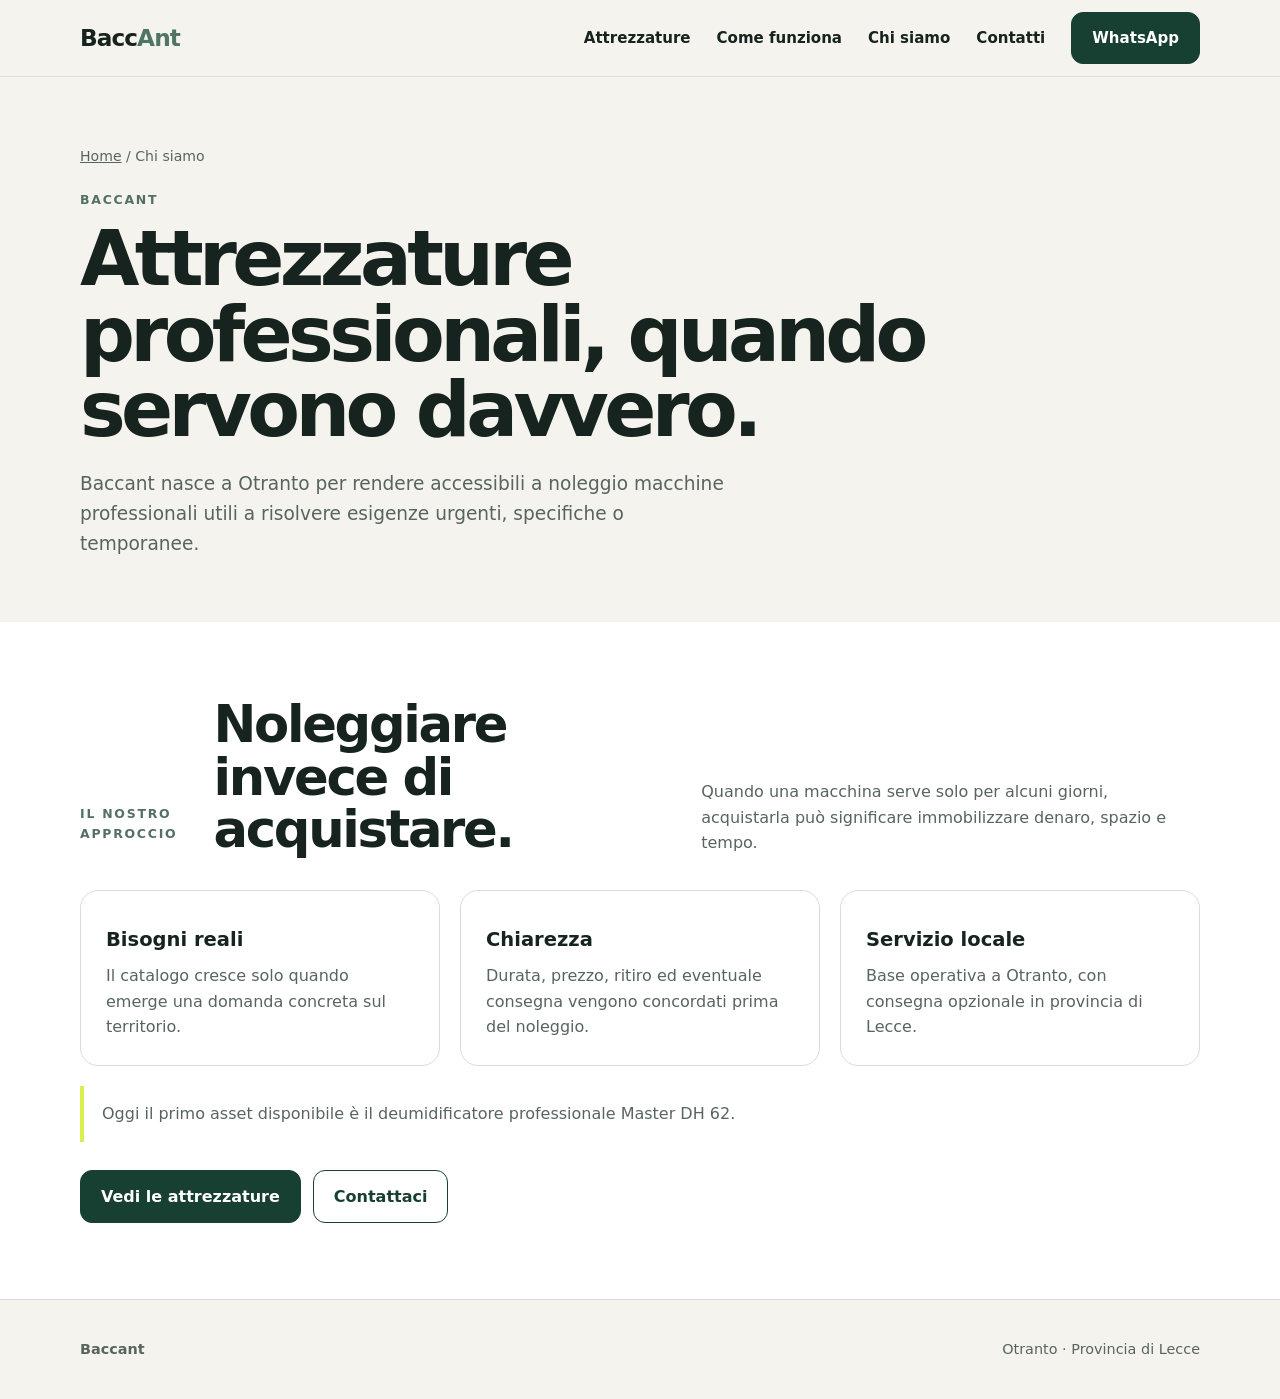
==== chi-siamo.html @ ec5ce404 "Crea homepage generale e uniforma navigazione" ====
<!doctype html><html lang="it"><head><meta charset="utf-8"><meta name="viewport" content="width=device-width,initial-scale=1"><title>Chi siamo | Baccant</title><meta name="description" content="Baccant è un servizio locale di noleggio di attrezzature professionali in provincia di Lecce."><link rel="stylesheet" href="assets/css/style.css"></head><body><header class="site-header"><div class="container nav-wrap"><a class="brand" href="index.html">Bacc<span>Ant</span></a><button class="menu-toggle" data-menu-toggle aria-expanded="false">Menu</button><nav class="nav" data-nav><a href="prodotti.html">Attrezzature</a><a href="come-funziona.html">Come funziona</a><a href="chi-siamo.html">Chi siamo</a><a href="contatti.html">Contatti</a><a class="button" href="https://wa.me/3908321786600">WhatsApp</a></nav></div></header><main><section class="page-hero"><div class="container"><div class="breadcrumbs"><a href="index.html">Home</a> / Chi siamo</div><span class="eyebrow">Baccant</span><h1>Attrezzature professionali, quando servono davvero.</h1><p>Baccant nasce a Otranto per rendere accessibili a noleggio macchine professionali utili a risolvere esigenze urgenti, specifiche o temporanee.</p></div></section><section class="section white"><div class="container"><div class="section-head"><span class="eyebrow">Il nostro approccio</span><h2>Noleggiare invece di acquistare.</h2><p>Quando una macchina serve solo per alcuni giorni, acquistarla può significare immobilizzare denaro, spazio e tempo.</p></div><div class="grid-3"><article class="card"><h3>Bisogni reali</h3><p>Il catalogo cresce solo quando emerge una domanda concreta sul territorio.</p></article><article class="card"><h3>Chiarezza</h3><p>Durata, prezzo, ritiro ed eventuale consegna vengono concordati prima del noleggio.</p></article><article class="card"><h3>Servizio locale</h3><p>Base operativa a Otranto, con consegna opzionale in provincia di Lecce.</p></article></div><div class="note">Oggi il primo asset disponibile è il deumidificatore professionale Master DH 62.</div><div class="actions"><a class="button" href="prodotti.html">Vedi le attrezzature</a><a class="button ghost" href="contatti.html">Contattaci</a></div></div></section></main><footer class="footer"><div class="container footer-row"><strong>Baccant</strong><span>Otranto · Provincia di Lecce</span></div></footer><script src="assets/js/main.js"></script></body></html>
---- assets/css/style.css ----
:root{--ink:#16231e;--muted:#58655f;--paper:#f5f3ed;--card:#fff;--green:#173f32;--lime:#d8ef4f;--line:#d8ddd8;--shadow:0 18px 55px rgba(22,35,30,.12)}*{box-sizing:border-box}html{scroll-behavior:smooth}body{margin:0;color:var(--ink);background:var(--paper);font-family:Inter,ui-sans-serif,system-ui,-apple-system,BlinkMacSystemFont,"Segoe UI",sans-serif;font-size:16px;line-height:1.6}img{max-width:100%;display:block}a{color:inherit}.container{width:min(1120px,calc(100% - 40px));margin:auto}.site-header{position:sticky;top:0;z-index:20;background:rgba(245,243,237,.94);border-bottom:1px solid rgba(22,35,30,.1);backdrop-filter:blur(12px)}.nav-wrap{min-height:76px;display:flex;align-items:center;justify-content:space-between;gap:24px}.brand{font-size:1.45rem;font-weight:900;text-decoration:none;letter-spacing:-.04em}.brand span{color:#4f7567}.nav{display:flex;align-items:center;gap:26px}.nav a{text-decoration:none;font-weight:700;font-size:.94rem}.nav a:hover{color:#35634f}.menu-toggle{display:none;border:1px solid var(--line);background:#fff;border-radius:10px;padding:9px 12px;font:inherit;font-weight:800}.button{display:inline-flex;align-items:center;justify-content:center;gap:8px;padding:13px 20px;border-radius:12px;background:var(--green);color:#fff;text-decoration:none;font-weight:850;border:1px solid var(--green);transition:.2s ease}.button:hover{transform:translateY(-2px);box-shadow:0 8px 20px rgba(23,63,50,.2)}.button.accent{background:var(--lime);border-color:var(--lime);color:var(--ink)}.button.ghost{background:transparent;color:var(--green)}.hero{padding:70px 0 54px}.hero-grid{display:grid;grid-template-columns:1.02fr .98fr;gap:52px;align-items:center}.eyebrow{display:inline-block;text-transform:uppercase;letter-spacing:.14em;font-size:.78rem;font-weight:900;color:#547064;margin-bottom:12px}.hero h1,.page-hero h1{font-size:clamp(2.6rem,6vw,5rem);line-height:.98;letter-spacing:-.06em;margin:0 0 22px}.hero p,.page-hero p{font-size:1.16rem;color:var(--muted);max-width:650px}.actions{display:flex;flex-wrap:wrap;gap:12px;margin-top:28px}.trust{display:flex;flex-wrap:wrap;gap:9px 20px;margin-top:25px;font-weight:750;font-size:.9rem;color:#456057}.hero-media{position:relative}.hero-media img{width:100%;aspect-ratio:4/4.15;object-fit:cover;border-radius:26px;box-shadow:var(--shadow)}.hero-tag{position:absolute;left:-24px;bottom:26px;background:#fff;border-radius:15px;padding:15px 18px;box-shadow:var(--shadow);font-weight:850}.section{padding:76px 0}.section.white{background:#fff}.section.dark{background:var(--green);color:#fff}.section-head{display:flex;align-items:end;justify-content:space-between;gap:30px;margin-bottom:34px}.section h2{font-size:clamp(2rem,4vw,3.35rem);line-height:1.03;letter-spacing:-.045em;margin:0}.section-head p{max-width:580px;color:var(--muted);margin:0}.dark .section-head p{color:#d7e1dc}.grid-3{display:grid;grid-template-columns:repeat(3,1fr);gap:20px}.grid-4{display:grid;grid-template-columns:repeat(4,1fr);gap:18px}.card{background:var(--card);border:1px solid var(--line);border-radius:18px;padding:25px}.card h3{margin:8px 0;font-size:1.22rem}.card p{margin:0;color:var(--muted)}.card .number{font-weight:950;font-size:.83rem;color:#668071}.product-panel{display:grid;grid-template-columns:.88fr 1.12fr;background:#fff;border-radius:24px;overflow:hidden;box-shadow:var(--shadow)}.product-panel img{height:100%;width:100%;object-fit:cover}.product-content{padding:42px}.specs{display:grid;grid-template-columns:repeat(2,1fr);gap:12px;margin:25px 0}.spec{background:#f1f4f0;border-radius:12px;padding:15px}.spec strong{display:block;font-size:1.15rem}.price-grid{display:grid;grid-template-columns:repeat(4,1fr);gap:14px}.price{background:#fff;border:1px solid var(--line);border-radius:17px;padding:21px;text-align:center}.price.featured{background:var(--green);color:#fff;transform:translateY(-8px)}.price .days{font-weight:900;text-transform:uppercase;font-size:.76rem;letter-spacing:.09em}.price .amount{font-size:2.1rem;font-weight:950;margin:7px 0}.price small{color:var(--muted)}.price.featured small{color:#d7e1dc}.page-hero{padding:68px 0 45px}.page-hero h1{max-width:900px}.breadcrumbs{font-size:.88rem;color:var(--muted);margin-bottom:18px}.catalog-card{display:flex;flex-direction:column;padding:0;overflow:hidden}.catalog-card img{height:260px;width:100%;object-fit:cover}.catalog-card .body{padding:25px}.catalog-card .body .button{margin-top:18px}.steps{counter-reset:step}.step{position:relative;padding-left:64px;min-height:54px}.step:before{counter-increment:step;content:counter(step);position:absolute;left:0;top:0;width:43px;height:43px;border-radius:50%;display:grid;place-items:center;background:var(--lime);color:var(--ink);font-weight:950}.contact-box{background:#fff;border-radius:24px;padding:42px;box-shadow:var(--shadow);display:grid;grid-template-columns:1fr auto;gap:30px;align-items:center}.footer{padding:38px 0;border-top:1px solid var(--line);color:var(--muted);font-size:.9rem}.footer-row{display:flex;justify-content:space-between;gap:24px;flex-wrap:wrap}.note{margin-top:20px;padding:15px 18px;border-left:4px solid var(--lime);background:#fff;border-radius:0 10px 10px 0;color:var(--muted)}@media(max-width:850px){.menu-toggle{display:block}.nav{display:none;position:absolute;left:20px;right:20px;top:68px;background:#fff;border:1px solid var(--line);border-radius:16px;padding:18px;box-shadow:var(--shadow);flex-direction:column;align-items:stretch}.nav.is-open{display:flex}.nav .button{width:100%}.hero{padding-top:40px}.hero-grid,.product-panel{grid-template-columns:1fr}.hero-media{order:-1}.hero-media img{aspect-ratio:16/10}.hero-tag{left:14px}.grid-3,.grid-4,.price-grid{grid-template-columns:repeat(2,1fr)}.section-head{align-items:start;flex-direction:column}.contact-box{grid-template-columns:1fr}.product-panel img{max-height:480px}.price.featured{transform:none}}@media(max-width:560px){.container{width:min(100% - 28px,1120px)}.hero h1,.page-hero h1{font-size:2.65rem}.grid-3,.grid-4,.price-grid,.specs{grid-template-columns:1fr}.section{padding:58px 0}.hero-media img{aspect-ratio:4/3}.product-content,.contact-box{padding:26px}.actions .button{width:100%}}
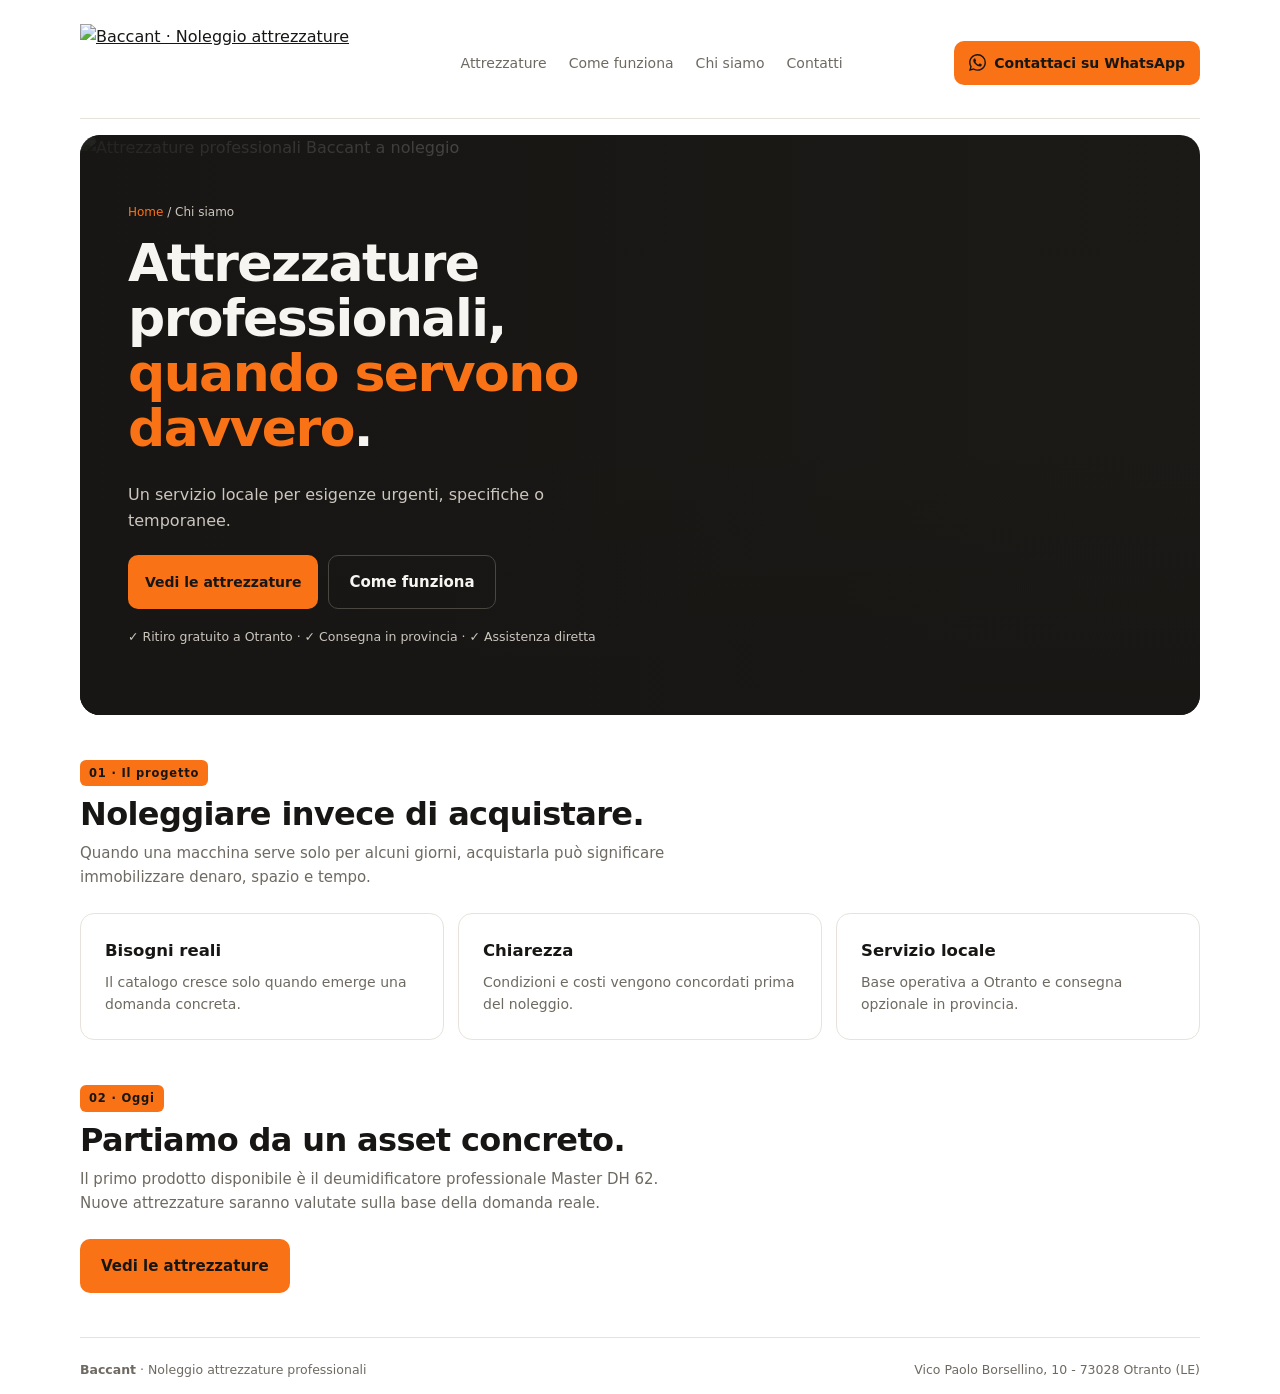
==== commit 40098068: "Uniforma tutte le pagine al design originale" ====
--- a/chi-siamo.html
+++ b/chi-siamo.html
@@ -1 +1,84 @@
-<!doctype html><html lang="it"><head><meta charset="utf-8"><meta name="viewport" content="width=device-width,initial-scale=1"><title>Chi siamo | Baccant</title><meta name="description" content="Baccant è un servizio locale di noleggio di attrezzature professionali in provincia di Lecce."><link rel="stylesheet" href="assets/css/style.css"></head><body><header class="site-header"><div class="container nav-wrap"><a class="brand" href="index.html">Bacc<span>Ant</span></a><button class="menu-toggle" data-menu-toggle aria-expanded="false">Menu</button><nav class="nav" data-nav><a href="prodotti.html">Attrezzature</a><a href="come-funziona.html">Come funziona</a><a href="chi-siamo.html">Chi siamo</a><a href="contatti.html">Contatti</a><a class="button" href="https://wa.me/3908321786600">WhatsApp</a></nav></div></header><main><section class="page-hero"><div class="container"><div class="breadcrumbs"><a href="index.html">Home</a> / Chi siamo</div><span class="eyebrow">Baccant</span><h1>Attrezzature professionali, quando servono davvero.</h1><p>Baccant nasce a Otranto per rendere accessibili a noleggio macchine professionali utili a risolvere esigenze urgenti, specifiche o temporanee.</p></div></section><section class="section white"><div class="container"><div class="section-head"><span class="eyebrow">Il nostro approccio</span><h2>Noleggiare invece di acquistare.</h2><p>Quando una macchina serve solo per alcuni giorni, acquistarla può significare immobilizzare denaro, spazio e tempo.</p></div><div class="grid-3"><article class="card"><h3>Bisogni reali</h3><p>Il catalogo cresce solo quando emerge una domanda concreta sul territorio.</p></article><article class="card"><h3>Chiarezza</h3><p>Durata, prezzo, ritiro ed eventuale consegna vengono concordati prima del noleggio.</p></article><article class="card"><h3>Servizio locale</h3><p>Base operativa a Otranto, con consegna opzionale in provincia di Lecce.</p></article></div><div class="note">Oggi il primo asset disponibile è il deumidificatore professionale Master DH 62.</div><div class="actions"><a class="button" href="prodotti.html">Vedi le attrezzature</a><a class="button ghost" href="contatti.html">Contattaci</a></div></div></section></main><footer class="footer"><div class="container footer-row"><strong>Baccant</strong><span>Otranto · Provincia di Lecce</span></div></footer><script src="assets/js/main.js"></script></body></html>
+<!doctype html><html lang="it"><head><meta charset="utf-8"><meta name="viewport" content="width=device-width,initial-scale=1"><title>Chi siamo | Baccant</title><meta name="description" content="Baccant, noleggio locale di attrezzature professionali."><script async src="https://www.googletagmanager.com/gtag/js?id=AW-18453277349"></script>
+<script>window.dataLayer=window.dataLayer||[];function gtag(){dataLayer.push(arguments)}gtag(%27js%27,new Date());gtag(%27config%27,%27AW-18453277349%27);function gtag_report_conversion(url){var done=false;var go=function(){if(done)return;done=true;if(url)window.location=url};gtag(%27event%27,%27conversion%27,{send_to:%27AW-18453277349/HoPeCM796fgcEKXVmt9E%27,value:1,currency:%27EUR%27,event_callback:go});setTimeout(go,900);return false}</script></head><body><style>
+@import url('https://fonts.googleapis.com/css2?family=Space+Grotesk:wght@400;700&display=swap');
+#bk{--ink:#171614;--dk:#1C1A17;--pp:#F7F5F1;--ln:#E7E3DC;--mt:#6E6A62;--or:#F97316;--o2:#EA580C;--ck:#C2410C;font:400 16px/1.6 'Space Grotesk',system-ui,sans-serif;color:var(--ink);max-width:1120px;margin:0 auto;padding:0 20px;-webkit-text-size-adjust:100%}
+#bk *{box-sizing:border-box;margin:0;padding:0}
+#bk a{color:inherit}
+#bk .i{width:18px;height:18px;fill:none;stroke:currentColor;stroke-width:2;stroke-linecap:round;stroke-linejoin:round}
+#bk .w{width:17px;height:17px;fill:currentColor;flex:none}
+#bk .btn{display:inline-flex;align-items:center;justify-content:center;padding:14px 20px;border-radius:10px;font-weight:700;font-size:15px;text-decoration:none;border:1px solid transparent;transition:.15s}
+#bk .pl{background:var(--or);color:var(--ink)}
+#bk .pl:hover{background:var(--o2)}
+#bk .gh{border-color:#CBC7BF}
+#bk .gh:hover{border-color:var(--ink)}
+#bk .he .gh,#bk .ct .gh{border-color:#4A4740;color:var(--pp)}
+#bk .he .gh:hover,#bk .ct .gh:hover{border-color:var(--or);color:var(--or)}
+#bk .top{display:flex;align-items:center;justify-content:space-between;gap:14px;padding:16px 0;border-bottom:1px solid var(--ln)}
+#bk .mk{height:78px;width:auto;object-fit:contain;flex:none;display:block}
+#bk nav{display:flex;gap:22px;font-size:14px}
+#bk nav a{color:var(--mt);text-decoration:none}
+#bk nav a:hover{color:var(--ink)}
+#bk .ic{width:40px;height:40px;border-radius:10px;background:var(--ink);color:var(--or);display:flex;align-items:center;justify-content:center;flex:none;margin-bottom:14px}
+#bk .he{position:relative;overflow:hidden;background:var(--dk);color:var(--pp);border-radius:20px;margin-top:16px;min-height:580px;display:flex;flex-direction:column;justify-content:center}
+#bk .hp{position:absolute;inset:0}
+#bk .hp img{width:100%;height:100%;object-fit:cover;display:block;filter:brightness(1.15)}
+#bk .ov{position:absolute;inset:0;background:linear-gradient(90deg,rgba(23,22,20,.95) 0%,rgba(23,22,20,.78) 40%,rgba(23,22,20,.14) 80%,rgba(23,22,20,.06)),linear-gradient(0deg,rgba(23,22,20,.85) 0%,rgba(23,22,20,0) 45%)}
+#bk .ct:before{content:"";position:absolute;inset:0;background:linear-gradient(rgba(247,245,241,.05) 1px,transparent 1px) 0 0/44px 44px,linear-gradient(90deg,rgba(247,245,241,.05) 1px,transparent 1px) 0 0/44px 44px;pointer-events:none}
+#bk .hin{position:relative;padding:52px 48px;max-width:660px}
+#bk .bc{position:relative;color:#cbc6be;font-size:12px;margin-bottom:14px}
+#bk .bc a{text-decoration:none;color:var(--or)}
+#bk .eb{position:relative;display:inline-flex;align-items:center;gap:8px;font-size:11px;font-weight:700;letter-spacing:.13em;text-transform:uppercase;color:var(--or);border:1px solid #6E3A10;padding:7px 12px;border-radius:99px;margin-bottom:20px}
+#bk .eb i{width:7px;height:7px;border-radius:50%;background:var(--or);animation:kp 1.8s infinite}
+@keyframes kp{50%{opacity:.25}}
+#bk h1{position:relative;font-size:clamp(32px,4.6vw,52px);line-height:1.06;letter-spacing:-.03em;font-weight:700;margin-bottom:26px}
+#bk h1 em,#bk .ct h2 em{font-style:normal;color:var(--or)}
+#bk h2{font-size:clamp(23px,3vw,32px);letter-spacing:-.02em;line-height:1.15;font-weight:700}
+#bk .ld{position:relative;font-size:16px;color:#CBC6BE;max-width:520px;margin-bottom:22px}
+#bk .rw{position:relative;display:flex;flex-wrap:wrap;gap:10px}
+#bk .cr{position:relative;font-size:12.5px;color:#CBC6BE;margin-top:18px}
+#bk .se{padding:44px 0 0}
+#bk .ix{display:inline-block;background:var(--or);color:var(--ink);font-size:11.5px;font-weight:700;letter-spacing:.07em;padding:4px 9px;border-radius:6px;margin-bottom:10px}
+#bk .sb{color:var(--mt);font-size:15px;margin:8px 0 24px;max-width:620px}
+#bk .g3{display:grid;grid-template-columns:repeat(3,1fr);gap:14px}
+#bk .us{background:#fff;border:1px solid var(--ln);border-radius:14px;padding:24px}
+#bk .us:hover{border-color:#C9C4BB}
+#bk .us h3{font-size:16.5px;margin-bottom:6px}
+#bk .us p{font-size:14px;color:var(--mt)}
+#bk .sp{display:grid;grid-template-columns:1fr 1fr;gap:40px;align-items:center}
+#bk .fg{background:#fff;border:1px solid var(--ln);border-radius:16px;padding:16px;box-shadow:10px 10px 0 var(--or)}
+#bk .fg img{display:block;width:100%;height:auto;border-radius:10px}
+#bk .fg figcaption{font-size:12px;color:var(--mt);margin-top:10px}
+#bk .ug{background:#fff;border:1px solid var(--ln);border-radius:16px;padding:12px}
+#bk .ug img{display:block;width:100%;height:auto;border-radius:10px}
+#bk .ug figcaption{font-size:12px;color:var(--mt);margin-top:10px}
+#bk .q{margin:16px 0;border-top:1px solid var(--ln)}
+#bk .q div{display:flex;justify-content:space-between;gap:12px;padding:9px 0;border-bottom:1px solid var(--ln);font-size:13.5px}
+#bk .q span{color:var(--mt)}
+#bk .in{list-style:none;margin-top:10px;display:grid;gap:6px}
+#bk .in li{display:flex;gap:9px;font-size:14px}
+#bk .in b{color:var(--ck)}
+#bk .pn{display:grid;grid-template-columns:repeat(3,1fr);gap:14px}
+#bk .pc{position:relative;background:#fff;border:1px solid var(--ln);border-radius:16px;padding:24px;display:flex;flex-direction:column}
+#bk .du{font-size:11px;font-weight:700;letter-spacing:.11em;text-transform:uppercase;color:var(--mt)}
+#bk .am{font-size:38px;font-weight:700;letter-spacing:-.03em;margin-top:6px}
+#bk .pd{font-size:12.5px;color:var(--mt);margin-top:2px}
+#bk .pc .btn{margin-top:auto;padding:12px;font-size:14px}
+#bk .bs{background:var(--dk);border-color:var(--dk);color:var(--pp)}
+#bk .bs .du,#bk .bs .pd{color:#B7B3AB}
+#bk .bs .am{color:var(--or)}
+#bk .bd{position:absolute;top:-11px;left:22px;background:var(--or);color:var(--ink);font-size:10px;font-weight:700;text-transform:uppercase;padding:5px 10px;border-radius:99px}
+#bk .all{font-size:13px;color:var(--mt);margin-top:14px}
+#bk .st{display:grid;grid-template-columns:repeat(4,1fr);gap:18px;counter-reset:s}
+#bk .st>div{position:relative;border-top:2px solid var(--ln);padding-top:22px;font-size:13.5px;color:var(--mt)}
+#bk .st>div:before{counter-increment:s;content:counter(s);position:absolute;top:-14px;width:26px;height:26px;border-radius:50%;background:var(--ink);color:var(--or);font:700 12px/26px 'Space Grotesk',sans-serif;text-align:center}
+#bk .st h3{font-size:15px;color:var(--ink);margin-bottom:5px}
+#bk .ct{position:relative;overflow:hidden;background:var(--dk);color:var(--pp);border-radius:20px;padding:44px 48px;display:grid;grid-template-columns:1.2fr .8fr;gap:36px;align-items:center}
+#bk .ct p{position:relative;color:#CBC6BE;font-size:15px;margin-top:10px}
+#bk .sk{position:relative;display:grid;gap:10px}
+#bk .fn{position:relative;font-size:12.5px;color:#A5A199;text-align:center}
+#bk .ft{display:flex;flex-wrap:wrap;justify-content:space-between;gap:8px;border-top:1px solid var(--ln);margin-top:44px;padding:22px 0 6px;font-size:12.5px;color:var(--mt)}
+@media(max-width:860px){#bk{padding:0 14px}#bk nav,#bk .top .btn{display:none}#bk .top{justify-content:center;padding:14px 0}#bk .mk{height:90px}#bk .sp,#bk .ct{grid-template-columns:1fr}#bk .ct{padding:34px 22px}#bk .g3,#bk .pn{grid-template-columns:1fr}#bk .st{grid-template-columns:1fr 1fr;row-gap:32px}#bk .fg{box-shadow:6px 6px 0 var(--or)}#bk .se{padding-top:36px}#bk .rw{flex-direction:column}#bk .rw .btn,#bk .sk .btn{width:100%}#bk .he{min-height:540px;justify-content:flex-end}#bk .hin{padding:0 22px 30px}#bk .he h1{font-size:clamp(27px,7.5vw,34px);margin-bottom:32px}#bk .ld{margin-bottom:20px}#bk .cr{display:none}#bk .ov{background:linear-gradient(0deg,rgba(23,22,20,.95) 0%,rgba(23,22,20,.65) 50%,rgba(23,22,20,.28) 100%)}}
+@media(max-width:520px){#bk .st{grid-template-columns:1fr}}
+</style><svg style="display:none"><symbol id="d" viewBox="0 0 24 24"><path d="M12 3c3.4 4.1 6 7.7 6 11a6 6 0 1 1-12 0c0-3.3 2.6-6.9 6-11z"/></symbol><symbol id="b" viewBox="0 0 24 24"><rect x="4" y="4" width="16" height="16" rx="1.5"/><path d="M4 12h16M12 4v8M8 12v8M16 12v8"/></symbol><symbol id="f" viewBox="0 0 24 24"><path d="M3 21V10l6 3.5V10l6 3.5V4h6v17H3z"/></symbol><symbol id="w" viewBox="0 0 24 24"><path d="M17.472 14.382c-.297-.149-1.758-.867-2.03-.967-.273-.099-.471-.148-.67.15-.197.297-.767.966-.94 1.164-.173.199-.347.223-.644.075-.297-.15-1.255-.463-2.39-1.475-.883-.788-1.48-1.761-1.653-2.059-.173-.297-.018-.458.13-.606.134-.133.298-.347.446-.52.149-.174.198-.298.298-.497.099-.198.05-.371-.025-.52-.075-.149-.669-1.612-.916-2.207-.242-.579-.487-.5-.669-.51-.173-.008-.371-.01-.57-.01-.198 0-.52.074-.792.372-.272.297-1.04 1.016-1.04 2.479 0 1.462 1.065 2.875 1.213 3.074.149.198 2.096 3.2 5.077 4.487.709.306 1.262.489 1.694.625.712.227 1.36.195 1.871.118.571-.085 1.758-.719 2.006-1.413.248-.694.248-1.289.173-1.413-.074-.124-.272-.198-.57-.347m-5.421 7.403h-.004a9.87 9.87 0 01-5.031-1.378l-.361-.214-3.741.982.998-3.648-.235-.374a9.86 9.86 0 01-1.51-5.26c.001-5.45 4.436-9.884 9.888-9.884 2.64 0 5.122 1.03 6.988 2.898a9.825 9.825 0 012.893 6.994c-.003 5.45-4.437 9.884-9.885 9.884m8.413-18.297A11.815 11.815 0 0012.05 0C5.495 0 .16 5.335.157 11.892c0 2.096.547 4.142 1.588 5.945L.057 24l6.305-1.654a11.882 11.882 0 005.683 1.448h.005c6.554 0 11.89-5.335 11.893-11.893a11.821 11.821 0 00-3.48-8.413z"/></symbol></svg><div id="bk"><header class="top"><a href="index.html"><img class="mk" src="https://i.ibb.co/TdxMNzL/baccant-v3.jpg" alt="Baccant · Noleggio attrezzature"></a><nav><a href="prodotti.html">Attrezzature</a><a href="come-funziona.html">Come funziona</a><a href="chi-siamo.html">Chi siamo</a><a href="contatti.html">Contatti</a></nav><a class="btn pl" style="padding:10px 14px;font-size:14px;gap:8px" href="https://wa.me/3908321786600" onclick="return gtag_report_conversion(this.href);" rel="noopener"><svg class="w"><use href="#w"/></svg>Contattaci su WhatsApp</a></header>
+<section class="he"><picture class="hp"><source media="(max-width:860px)" srcset="https://i.ibb.co/ZpgvTNJc/landing-hero-mobile.jpg"><img src="https://i.ibb.co/xqxzYMrV/landing-hero-desk.jpg" alt="Attrezzature professionali Baccant a noleggio"></picture><div class="ov"></div><div class="hin"><div class="bc"><a href="index.html">Home</a> / Chi siamo</div><h1>Attrezzature professionali, <em>quando servono davvero</em>.</h1><p class="ld">Un servizio locale per esigenze urgenti, specifiche o temporanee.</p><div class="rw"><a class="btn pl" style="padding:12px 16px;font-size:14px" href="prodotti.html">Vedi le attrezzature</a><a class="btn gh" href="come-funziona.html">Come funziona</a></div><p class="cr">✓ Ritiro gratuito a Otranto · ✓ Consegna in provincia · ✓ Assistenza diretta</p></div></section>
+<section class="se"><span class="ix">01 · Il progetto</span><h2>Noleggiare invece di acquistare.</h2><p class="sb">Quando una macchina serve solo per alcuni giorni, acquistarla può significare immobilizzare denaro, spazio e tempo.</p><div class="g3"><div class="us"><h3>Bisogni reali</h3><p>Il catalogo cresce solo quando emerge una domanda concreta.</p></div><div class="us"><h3>Chiarezza</h3><p>Condizioni e costi vengono concordati prima del noleggio.</p></div><div class="us"><h3>Servizio locale</h3><p>Base operativa a Otranto e consegna opzionale in provincia.</p></div></div></section><section class="se"><span class="ix">02 · Oggi</span><h2>Partiamo da un asset concreto.</h2><p class="sb">Il primo prodotto disponibile è il deumidificatore professionale Master DH 62. Nuove attrezzature saranno valutate sulla base della domanda reale.</p><a class="btn pl" href="prodotti.html">Vedi le attrezzature</a></section><footer class="ft"><span><b>Baccant</b> · Noleggio attrezzature professionali</span><span>Vico Paolo Borsellino, 10 - 73028 Otranto (LE)</span></footer></div></body></html>
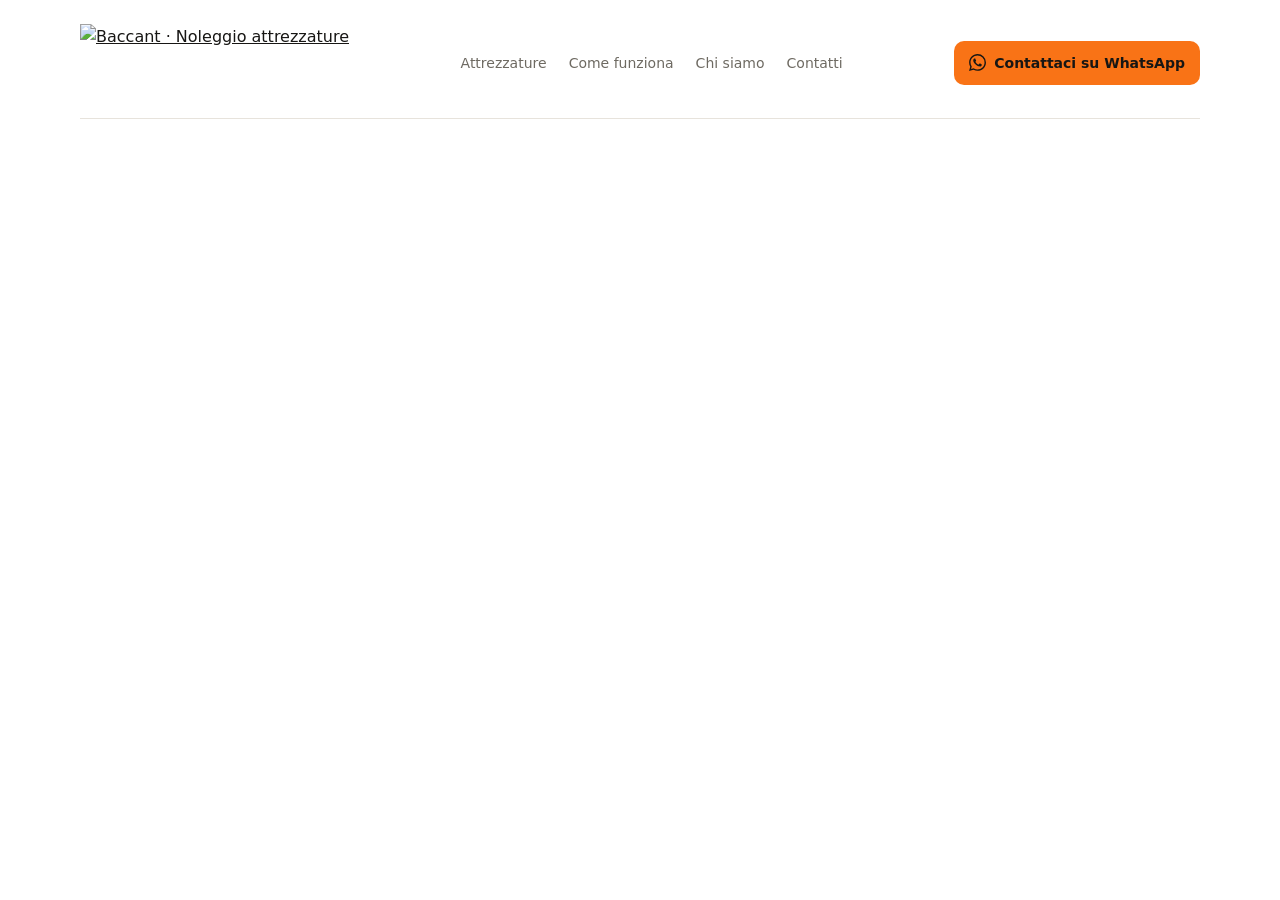
==== commit 172ee5fa: "Semplifica catalogo e pagine informative" ====
--- a/chi-siamo.html
+++ b/chi-siamo.html
@@ -1,5 +1,4 @@
-<!doctype html><html lang="it"><head><meta charset="utf-8"><meta name="viewport" content="width=device-width,initial-scale=1"><title>Chi siamo | Baccant</title><meta name="description" content="Baccant, noleggio locale di attrezzature professionali."><script async src="https://www.googletagmanager.com/gtag/js?id=AW-18453277349"></script>
-<script>window.dataLayer=window.dataLayer||[];function gtag(){dataLayer.push(arguments)}gtag(%27js%27,new Date());gtag(%27config%27,%27AW-18453277349%27);function gtag_report_conversion(url){var done=false;var go=function(){if(done)return;done=true;if(url)window.location=url};gtag(%27event%27,%27conversion%27,{send_to:%27AW-18453277349/HoPeCM796fgcEKXVmt9E%27,value:1,currency:%27EUR%27,event_callback:go});setTimeout(go,900);return false}</script></head><body><style>
+<!doctype html><html lang="it"><head><meta charset="utf-8"><meta name="viewport" content="width=device-width,initial-scale=1"><title>Chi siamo | Baccant</title><meta name="description" content="Pagina in preparazione."></head><body><style>
 @import url('https://fonts.googleapis.com/css2?family=Space+Grotesk:wght@400;700&display=swap');
 #bk{--ink:#171614;--dk:#1C1A17;--pp:#F7F5F1;--ln:#E7E3DC;--mt:#6E6A62;--or:#F97316;--o2:#EA580C;--ck:#C2410C;font:400 16px/1.6 'Space Grotesk',system-ui,sans-serif;color:var(--ink);max-width:1120px;margin:0 auto;padding:0 20px;-webkit-text-size-adjust:100%}
 #bk *{box-sizing:border-box;margin:0;padding:0}
@@ -79,6 +78,4 @@
 #bk .ft{display:flex;flex-wrap:wrap;justify-content:space-between;gap:8px;border-top:1px solid var(--ln);margin-top:44px;padding:22px 0 6px;font-size:12.5px;color:var(--mt)}
 @media(max-width:860px){#bk{padding:0 14px}#bk nav,#bk .top .btn{display:none}#bk .top{justify-content:center;padding:14px 0}#bk .mk{height:90px}#bk .sp,#bk .ct{grid-template-columns:1fr}#bk .ct{padding:34px 22px}#bk .g3,#bk .pn{grid-template-columns:1fr}#bk .st{grid-template-columns:1fr 1fr;row-gap:32px}#bk .fg{box-shadow:6px 6px 0 var(--or)}#bk .se{padding-top:36px}#bk .rw{flex-direction:column}#bk .rw .btn,#bk .sk .btn{width:100%}#bk .he{min-height:540px;justify-content:flex-end}#bk .hin{padding:0 22px 30px}#bk .he h1{font-size:clamp(27px,7.5vw,34px);margin-bottom:32px}#bk .ld{margin-bottom:20px}#bk .cr{display:none}#bk .ov{background:linear-gradient(0deg,rgba(23,22,20,.95) 0%,rgba(23,22,20,.65) 50%,rgba(23,22,20,.28) 100%)}}
 @media(max-width:520px){#bk .st{grid-template-columns:1fr}}
-</style><svg style="display:none"><symbol id="d" viewBox="0 0 24 24"><path d="M12 3c3.4 4.1 6 7.7 6 11a6 6 0 1 1-12 0c0-3.3 2.6-6.9 6-11z"/></symbol><symbol id="b" viewBox="0 0 24 24"><rect x="4" y="4" width="16" height="16" rx="1.5"/><path d="M4 12h16M12 4v8M8 12v8M16 12v8"/></symbol><symbol id="f" viewBox="0 0 24 24"><path d="M3 21V10l6 3.5V10l6 3.5V4h6v17H3z"/></symbol><symbol id="w" viewBox="0 0 24 24"><path d="M17.472 14.382c-.297-.149-1.758-.867-2.03-.967-.273-.099-.471-.148-.67.15-.197.297-.767.966-.94 1.164-.173.199-.347.223-.644.075-.297-.15-1.255-.463-2.39-1.475-.883-.788-1.48-1.761-1.653-2.059-.173-.297-.018-.458.13-.606.134-.133.298-.347.446-.52.149-.174.198-.298.298-.497.099-.198.05-.371-.025-.52-.075-.149-.669-1.612-.916-2.207-.242-.579-.487-.5-.669-.51-.173-.008-.371-.01-.57-.01-.198 0-.52.074-.792.372-.272.297-1.04 1.016-1.04 2.479 0 1.462 1.065 2.875 1.213 3.074.149.198 2.096 3.2 5.077 4.487.709.306 1.262.489 1.694.625.712.227 1.36.195 1.871.118.571-.085 1.758-.719 2.006-1.413.248-.694.248-1.289.173-1.413-.074-.124-.272-.198-.57-.347m-5.421 7.403h-.004a9.87 9.87 0 01-5.031-1.378l-.361-.214-3.741.982.998-3.648-.235-.374a9.86 9.86 0 01-1.51-5.26c.001-5.45 4.436-9.884 9.888-9.884 2.64 0 5.122 1.03 6.988 2.898a9.825 9.825 0 012.893 6.994c-.003 5.45-4.437 9.884-9.885 9.884m8.413-18.297A11.815 11.815 0 0012.05 0C5.495 0 .16 5.335.157 11.892c0 2.096.547 4.142 1.588 5.945L.057 24l6.305-1.654a11.882 11.882 0 005.683 1.448h.005c6.554 0 11.89-5.335 11.893-11.893a11.821 11.821 0 00-3.48-8.413z"/></symbol></svg><div id="bk"><header class="top"><a href="index.html"><img class="mk" src="https://i.ibb.co/TdxMNzL/baccant-v3.jpg" alt="Baccant · Noleggio attrezzature"></a><nav><a href="prodotti.html">Attrezzature</a><a href="come-funziona.html">Come funziona</a><a href="chi-siamo.html">Chi siamo</a><a href="contatti.html">Contatti</a></nav><a class="btn pl" style="padding:10px 14px;font-size:14px;gap:8px" href="https://wa.me/3908321786600" onclick="return gtag_report_conversion(this.href);" rel="noopener"><svg class="w"><use href="#w"/></svg>Contattaci su WhatsApp</a></header>
-<section class="he"><picture class="hp"><source media="(max-width:860px)" srcset="https://i.ibb.co/ZpgvTNJc/landing-hero-mobile.jpg"><img src="https://i.ibb.co/xqxzYMrV/landing-hero-desk.jpg" alt="Attrezzature professionali Baccant a noleggio"></picture><div class="ov"></div><div class="hin"><div class="bc"><a href="index.html">Home</a> / Chi siamo</div><h1>Attrezzature professionali, <em>quando servono davvero</em>.</h1><p class="ld">Un servizio locale per esigenze urgenti, specifiche o temporanee.</p><div class="rw"><a class="btn pl" style="padding:12px 16px;font-size:14px" href="prodotti.html">Vedi le attrezzature</a><a class="btn gh" href="come-funziona.html">Come funziona</a></div><p class="cr">✓ Ritiro gratuito a Otranto · ✓ Consegna in provincia · ✓ Assistenza diretta</p></div></section>
-<section class="se"><span class="ix">01 · Il progetto</span><h2>Noleggiare invece di acquistare.</h2><p class="sb">Quando una macchina serve solo per alcuni giorni, acquistarla può significare immobilizzare denaro, spazio e tempo.</p><div class="g3"><div class="us"><h3>Bisogni reali</h3><p>Il catalogo cresce solo quando emerge una domanda concreta.</p></div><div class="us"><h3>Chiarezza</h3><p>Condizioni e costi vengono concordati prima del noleggio.</p></div><div class="us"><h3>Servizio locale</h3><p>Base operativa a Otranto e consegna opzionale in provincia.</p></div></div></section><section class="se"><span class="ix">02 · Oggi</span><h2>Partiamo da un asset concreto.</h2><p class="sb">Il primo prodotto disponibile è il deumidificatore professionale Master DH 62. Nuove attrezzature saranno valutate sulla base della domanda reale.</p><a class="btn pl" href="prodotti.html">Vedi le attrezzature</a></section><footer class="ft"><span><b>Baccant</b> · Noleggio attrezzature professionali</span><span>Vico Paolo Borsellino, 10 - 73028 Otranto (LE)</span></footer></div></body></html>+</style><svg style="display:none"><symbol id="d" viewBox="0 0 24 24"><path d="M12 3c3.4 4.1 6 7.7 6 11a6 6 0 1 1-12 0c0-3.3 2.6-6.9 6-11z"/></symbol><symbol id="b" viewBox="0 0 24 24"><rect x="4" y="4" width="16" height="16" rx="1.5"/><path d="M4 12h16M12 4v8M8 12v8M16 12v8"/></symbol><symbol id="f" viewBox="0 0 24 24"><path d="M3 21V10l6 3.5V10l6 3.5V4h6v17H3z"/></symbol><symbol id="w" viewBox="0 0 24 24"><path d="M17.472 14.382c-.297-.149-1.758-.867-2.03-.967-.273-.099-.471-.148-.67.15-.197.297-.767.966-.94 1.164-.173.199-.347.223-.644.075-.297-.15-1.255-.463-2.39-1.475-.883-.788-1.48-1.761-1.653-2.059-.173-.297-.018-.458.13-.606.134-.133.298-.347.446-.52.149-.174.198-.298.298-.497.099-.198.05-.371-.025-.52-.075-.149-.669-1.612-.916-2.207-.242-.579-.487-.5-.669-.51-.173-.008-.371-.01-.57-.01-.198 0-.52.074-.792.372-.272.297-1.04 1.016-1.04 2.479 0 1.462 1.065 2.875 1.213 3.074.149.198 2.096 3.2 5.077 4.487.709.306 1.262.489 1.694.625.712.227 1.36.195 1.871.118.571-.085 1.758-.719 2.006-1.413.248-.694.248-1.289.173-1.413-.074-.124-.272-.198-.57-.347m-5.421 7.403h-.004a9.87 9.87 0 01-5.031-1.378l-.361-.214-3.741.982.998-3.648-.235-.374a9.86 9.86 0 01-1.51-5.26c.001-5.45 4.436-9.884 9.888-9.884 2.64 0 5.122 1.03 6.988 2.898a9.825 9.825 0 012.893 6.994c-.003 5.45-4.437 9.884-9.885 9.884m8.413-18.297A11.815 11.815 0 0012.05 0C5.495 0 .16 5.335.157 11.892c0 2.096.547 4.142 1.588 5.945L.057 24l6.305-1.654a11.882 11.882 0 005.683 1.448h.005c6.554 0 11.89-5.335 11.893-11.893a11.821 11.821 0 00-3.48-8.413z"/></symbol></svg><div id="bk"><header class="top"><a href="index.html"><img class="mk" src="https://i.ibb.co/TdxMNzL/baccant-v3.jpg" alt="Baccant · Noleggio attrezzature"></a><nav><a href="prodotti.html">Attrezzature</a><a href="come-funziona.html">Come funziona</a><a href="chi-siamo.html">Chi siamo</a><a href="contatti.html">Contatti</a></nav><a class="btn pl" style="padding:10px 14px;font-size:14px;gap:8px" href="https://wa.me/3908321786600" onclick="return gtag_report_conversion(this.href);" rel="noopener"><svg class="w"><use href="#w"/></svg>Contattaci su WhatsApp</a></header></div></body></html>
